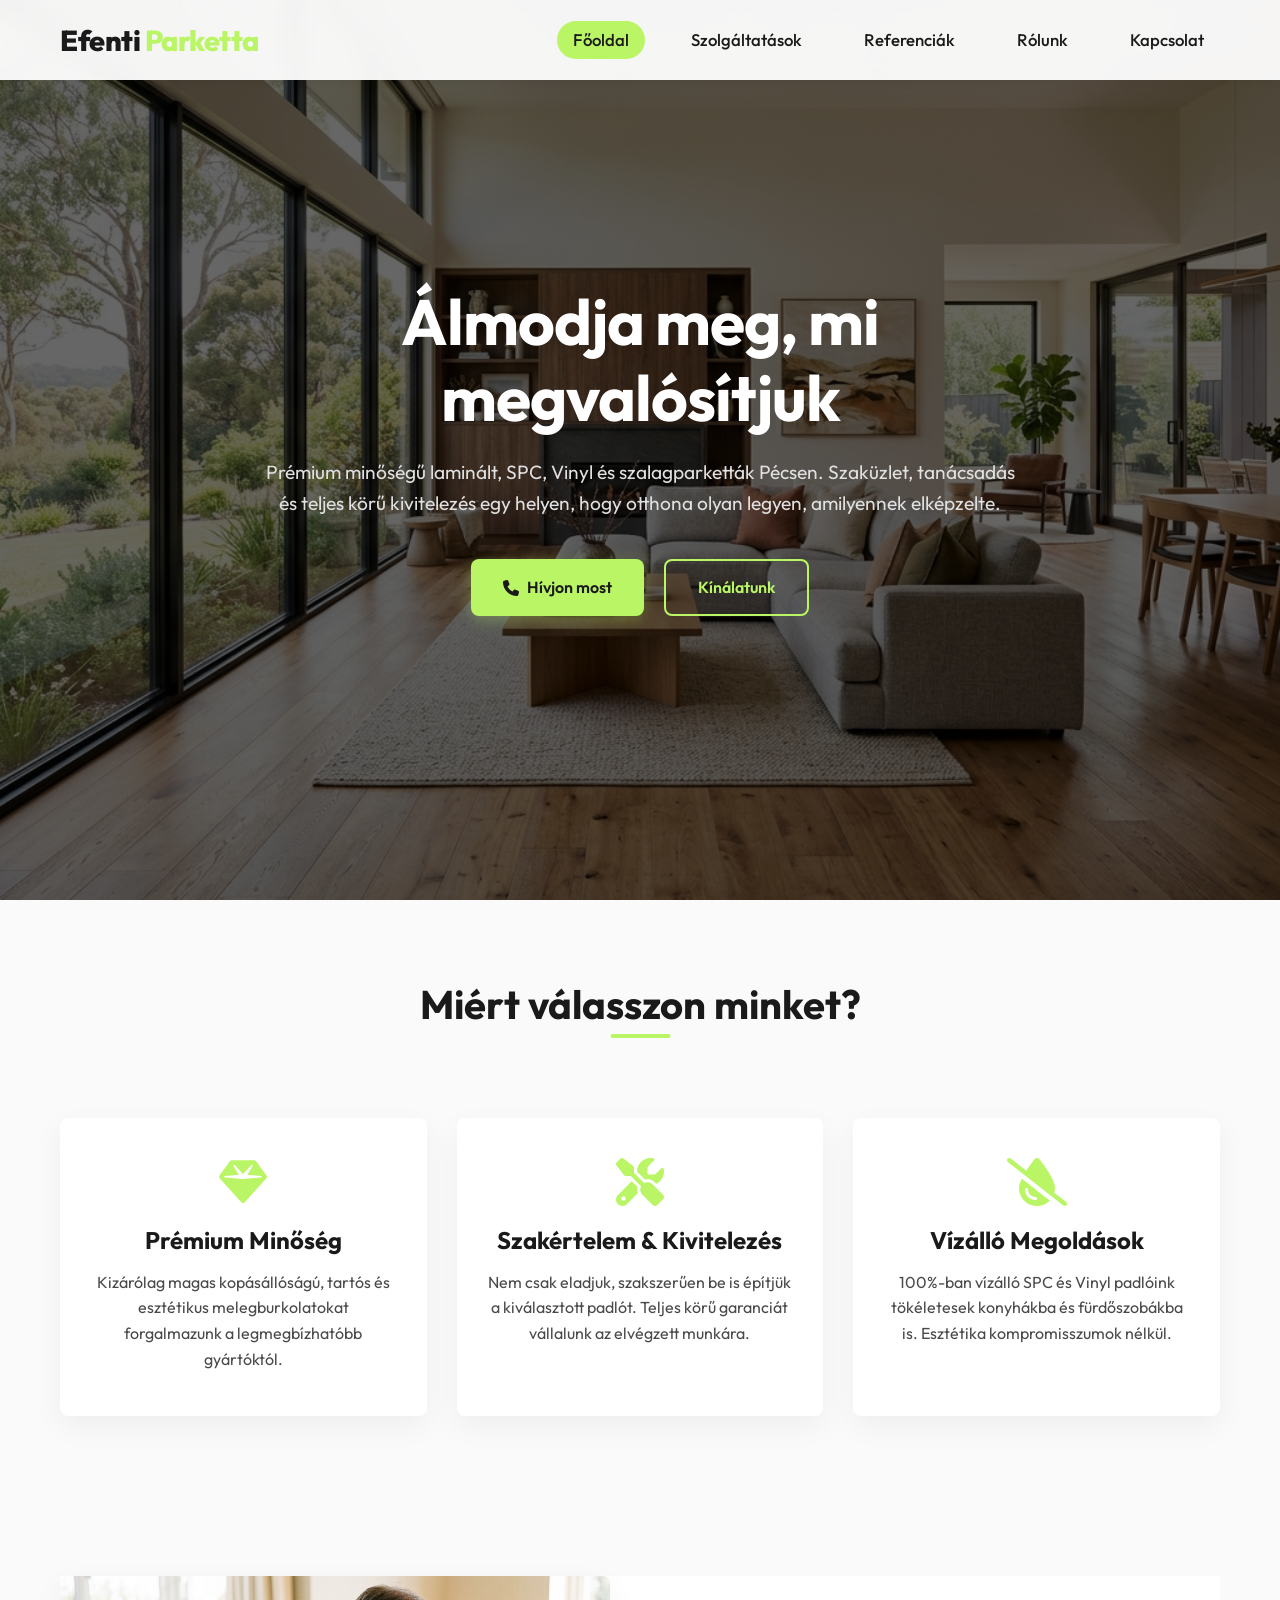
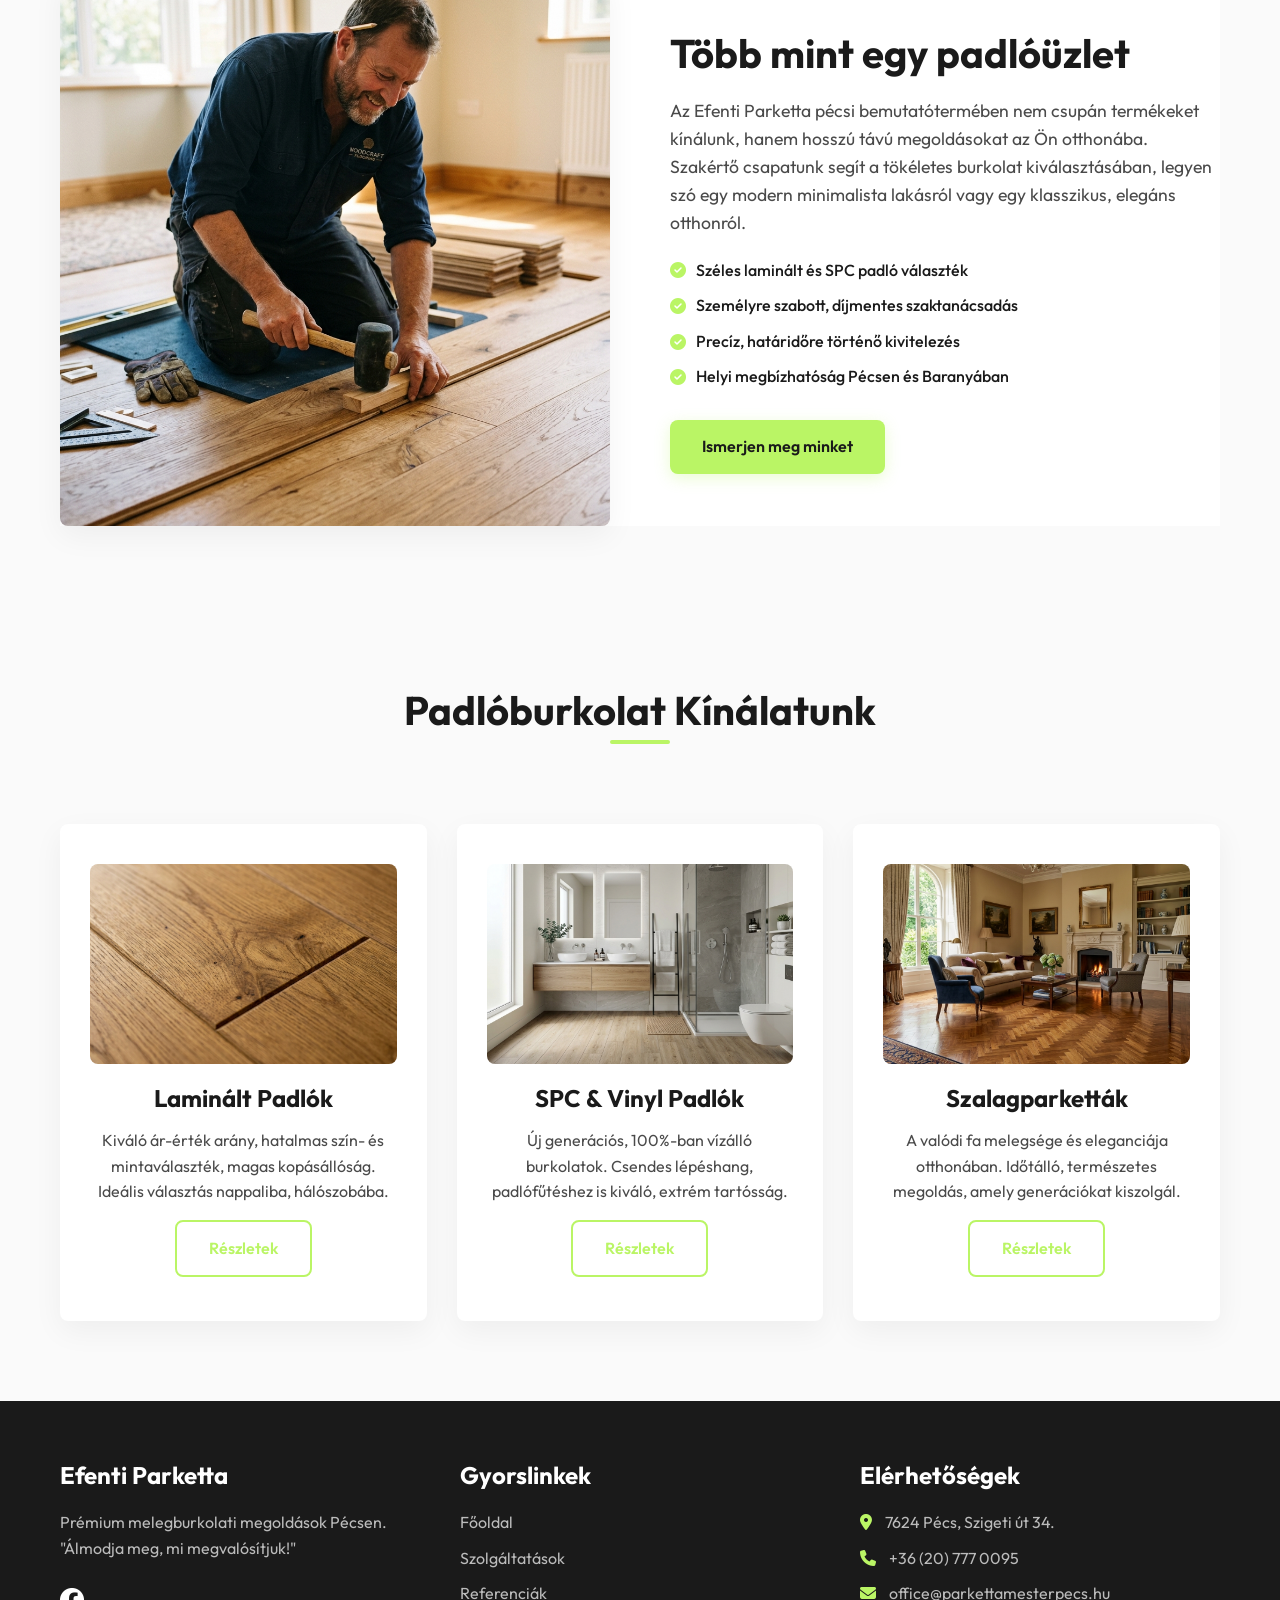
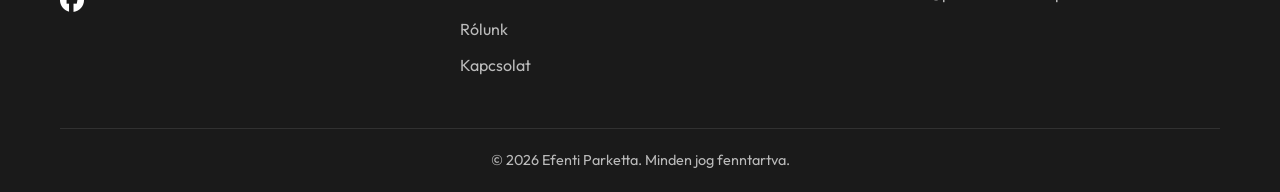
==== index.html @ 0abd13f0 "Add files via upload" ====
<!DOCTYPE html>
<html lang="hu">
<head>
    <meta charset="UTF-8">
    <meta name="viewport" content="width=device-width, initial-scale=1.0">
    <meta name="description" content="Efenti Parketta - Prémium melegburkolatok, laminált padlók, SPC és Vinyl padlók Pécsen. Szaktanácsadás, értékesítés és professzionális kivitelezés.">
    <title>Efenti Parketta | Prémium Padlóburkolatok Pécsen</title>
    
    <!-- FontAwesome -->
    <link rel="stylesheet" href="https://cdnjs.cloudflare.com/ajax/libs/font-awesome/6.4.0/css/all.min.css">
    
    <!-- Custom CSS -->
    <link rel="stylesheet" href="css/styles.css">
</head>
<body>

    <!-- Header -->
    <header class="header">
        <div class="container">
            <a href="index.html" class="logo">Efenti <span>Parketta</span></a>
            
            <nav class="nav-links">
                <a href="index.html" class="active">Főoldal</a>
                <a href="services.html">Szolgáltatások</a>
                <a href="portfolio.html">Referenciák</a>
                <a href="about.html">Rólunk</a>
                <a href="contact.html">Kapcsolat</a>
            </nav>
            
            <button class="mobile-menu-btn" aria-label="Toggle Menu">
                <i class="fas fa-bars"></i>
            </button>
        </div>
    </header>

    <!-- Hero Section -->
    <section class="hero">
        <div class="container hero-content">
            <h1>Álmodja meg, mi megvalósítjuk</h1>
            <p>Prémium minőségű laminált, SPC, Vinyl és szalagparketták Pécsen. Szaküzlet, tanácsadás és teljes körű kivitelezés egy helyen, hogy otthona olyan legyen, amilyennek elképzelte.</p>
            <div class="hero-btns">
                <a href="contact.html" class="btn btn-primary"><i class="fas fa-phone"></i> Hívjon most</a>
                <a href="services.html" class="btn btn-outline">Kínálatunk</a>
            </div>
        </div>
    </section>

    <!-- Quick Features -->
    <section class="section" style="background-color: var(--bg-color);">
        <div class="container">
            <h2 class="section-title">Miért válasszon minket?</h2>
            
            <div class="features-grid">
                <div class="feature-card">
                    <i class="fas fa-gem feature-icon"></i>
                    <h3>Prémium Minőség</h3>
                    <p>Kizárólag magas kopásállóságú, tartós és esztétikus melegburkolatokat forgalmazunk a legmegbízhatóbb gyártóktól.</p>
                </div>
                
                <div class="feature-card">
                    <i class="fas fa-tools feature-icon"></i>
                    <h3>Szakértelem & Kivitelezés</h3>
                    <p>Nem csak eladjuk, szakszerűen be is építjük a kiválasztott padlót. Teljes körű garanciát vállalunk az elvégzett munkára.</p>
                </div>
                
                <div class="feature-card">
                    <i class="fas fa-tint-slash feature-icon"></i>
                    <h3>Vízálló Megoldások</h3>
                    <p>100%-ban vízálló SPC és Vinyl padlóink tökéletesek konyhákba és fürdőszobákba is. Esztétika kompromisszumok nélkül.</p>
                </div>
            </div>
        </div>
    </section>

    <!-- Quick About -->
    <section class="section">
        <div class="container">
            <div class="about-preview">
                <div class="about-img">
                    <img src="images/about_img.png" alt="Padlóburkolás Pécs">
                </div>
                
                <div class="about-text">
                    <h2>Több mint egy padlóüzlet</h2>
                    <p>Az Efenti Parketta pécsi bemutatótermében nem csupán termékeket kínálunk, hanem hosszú távú megoldásokat az Ön otthonába. Szakértő csapatunk segít a tökéletes burkolat kiválasztásában, legyen szó egy modern minimalista lakásról vagy egy klasszikus, elegáns otthonról.</p>
                    
                    <ul class="check-list">
                        <li><i class="fas fa-check-circle"></i> Széles laminált és SPC padló választék</li>
                        <li><i class="fas fa-check-circle"></i> Személyre szabott, díjmentes szaktanácsadás</li>
                        <li><i class="fas fa-check-circle"></i> Precíz, határidőre történő kivitelezés</li>
                        <li><i class="fas fa-check-circle"></i> Helyi megbízhatóság Pécsen és Baranyában</li>
                    </ul>
                    
                    <a href="about.html" class="btn btn-primary">Ismerjen meg minket</a>
                </div>
            </div>
        </div>
    </section>

    <!-- Services Preview -->
    <section class="section" style="background-color: var(--bg-color);">
        <div class="container text-center">
            <h2 class="section-title">Padlóburkolat Kínálatunk</h2>
            
            <div class="features-grid">
                <div class="feature-card">
                    <img src="images/laminate.png" alt="Laminált padló" style="width:100%; height:200px; object-fit:cover; border-radius: 8px; margin-bottom: 20px;">
                    <h3>Laminált Padlók</h3>
                    <p>Kiváló ár-érték arány, hatalmas szín- és mintaválaszték, magas kopásállóság. Ideális választás nappaliba, hálószobába.</p>
                    <a href="services.html" class="btn btn-outline" style="margin-top: 15px;">Részletek</a>
                </div>
                
                <div class="feature-card">
                    <img src="images/spc_vinyl.png" alt="SPC Vinyl padló" style="width:100%; height:200px; object-fit:cover; border-radius: 8px; margin-bottom: 20px;">
                    <h3>SPC & Vinyl Padlók</h3>
                    <p>Új generációs, 100%-ban vízálló burkolatok. Csendes lépéshang, padlófűtéshez is kiváló, extrém tartósság.</p>
                    <a href="services.html" class="btn btn-outline" style="margin-top: 15px;">Részletek</a>
                </div>
                
                <div class="feature-card">
                    <img src="images/parquet.png" alt="Szalagparketta" style="width:100%; height:200px; object-fit:cover; border-radius: 8px; margin-bottom: 20px;">
                    <h3>Szalagparketták</h3>
                    <p>A valódi fa melegsége és eleganciája otthonában. Időtálló, természetes megoldás, amely generációkat kiszolgál.</p>
                    <a href="services.html" class="btn btn-outline" style="margin-top: 15px;">Részletek</a>
                </div>
            </div>
        </div>
    </section>

    <!-- Footer -->
    <footer class="footer">
        <div class="container">
            <div class="footer-grid">
                <div class="footer-col">
                    <h3>Efenti Parketta</h3>
                    <p>Prémium melegburkolati megoldások Pécsen. "Álmodja meg, mi megvalósítjuk!"</p>
                    <div style="margin-top: 20px;">
                        <a href="https://www.facebook.com/profile.php?id=100078625040683" target="_blank" style="font-size: 1.5rem; color: #fff; margin-right: 15px;"><i class="fab fa-facebook"></i></a>
                    </div>
                </div>
                
                <div class="footer-col">
                    <h3>Gyorslinkek</h3>
                    <ul class="footer-links">
                        <li><a href="index.html">Főoldal</a></li>
                        <li><a href="services.html">Szolgáltatások</a></li>
                        <li><a href="portfolio.html">Referenciák</a></li>
                        <li><a href="about.html">Rólunk</a></li>
                        <li><a href="contact.html">Kapcsolat</a></li>
                    </ul>
                </div>
                
                <div class="footer-col">
                    <h3>Elérhetőségek</h3>
                    <ul class="footer-links">
                        <li><i class="fas fa-map-marker-alt" style="margin-right: 10px; color: var(--primary-color);"></i> 7624 Pécs, Szigeti út 34.</li>
                        <li><i class="fas fa-phone" style="margin-right: 10px; color: var(--primary-color);"></i> <a href="tel:+36207770095">+36 (20) 777 0095</a></li>
                        <li><i class="fas fa-envelope" style="margin-right: 10px; color: var(--primary-color);"></i> <a href="mailto:office@parkettamesterpecs.hu">office@parkettamesterpecs.hu</a></li>
                    </ul>
                </div>
            </div>
            
            <div class="footer-bottom">
                <p>&copy; 2026 Efenti Parketta. Minden jog fenntartva.</p>
            </div>
        </div>
    </footer>

    <script src="js/main.js"></script>
</body>
</html>
---- css/styles.css ----
@import url('https://fonts.googleapis.com/css2?family=Outfit:wght@300;400;500;600;700;800&display=swap');

:root {
  --primary-color: #BAF565; /* Logo Green */
  --primary-hover: #A3DF4E; /* Darker Green */
  --secondary-color: #1A1A1A; /* Dark Text */
  --text-color: #4A4A4A; /* Soft Text */
  --bg-color: #FAFAFA;
  --white: #FFFFFF;
  --accent-color: #D4AF37; /* Premium Gold */
  
  --transition: all 0.3s ease-in-out;
  --box-shadow: 0 10px 30px rgba(0,0,0,0.05);
  --border-radius: 8px;
}

* {
  margin: 0;
  padding: 0;
  box-sizing: border-box;
}

body {
  font-family: 'Outfit', sans-serif;
  color: var(--text-color);
  background-color: var(--bg-color);
  line-height: 1.6;
  overflow-x: hidden;
}

h1, h2, h3, h4, h5, h6 {
  color: var(--secondary-color);
  font-weight: 700;
  line-height: 1.2;
}

a {
  text-decoration: none;
  color: inherit;
  transition: var(--transition);
}

ul {
  list-style: none;
}

img {
  max-width: 100%;
  height: auto;
  display: block;
}

/* Utilities */
.container {
  width: 100%;
  max-width: 1200px;
  margin: 0 auto;
  padding: 0 20px;
}

.section {
  padding: 80px 0;
}

.section-title {
  text-align: center;
  font-size: 2.5rem;
  margin-bottom: 50px;
  position: relative;
  display: inline-block;
  left: 50%;
  transform: translateX(-50%);
}

.section-title::after {
  content: '';
  position: absolute;
  bottom: -10px;
  left: 50%;
  transform: translateX(-50%);
  width: 60px;
  height: 4px;
  background-color: var(--primary-color);
  border-radius: 2px;
}

/* Buttons */
.btn {
  display: inline-flex;
  align-items: center;
  justify-content: center;
  padding: 14px 32px;
  font-size: 1rem;
  font-weight: 600;
  border-radius: var(--border-radius);
  cursor: pointer;
  transition: var(--transition);
  border: none;
  gap: 8px;
}

.btn-primary {
  background-color: var(--primary-color);
  color: var(--secondary-color);
  box-shadow: 0 4px 15px rgba(186, 245, 101, 0.3);
}

.btn-primary:hover {
  background-color: var(--primary-hover);
  transform: translateY(-2px);
  box-shadow: 0 6px 20px rgba(186, 245, 101, 0.4);
}

.btn-outline {
  background-color: transparent;
  color: var(--primary-color);
  border: 2px solid var(--primary-color);
}

.btn-outline:hover {
  background-color: var(--primary-color);
  color: var(--white);
}

/* Header */
.header {
  position: fixed;
  top: 0;
  left: 0;
  width: 100%;
  background-color: rgba(255, 255, 255, 0.95);
  backdrop-filter: blur(10px);
  z-index: 1000;
  box-shadow: 0 2px 10px rgba(0,0,0,0.05);
  transition: var(--transition);
}

.header .container {
  display: flex;
  justify-content: space-between;
  align-items: center;
  height: 80px;
}

.logo {
  font-size: 1.8rem;
  font-weight: 800;
  color: var(--secondary-color);
  letter-spacing: -0.5px;
}

.logo span {
  color: var(--primary-color);
}

.nav-links {
  display: flex;
  gap: 30px;
}

.nav-links a {
  font-weight: 500;
  font-size: 1.05rem;
  color: var(--secondary-color);
  position: relative;
  padding: 6px 16px;
  border-radius: 20px;
  transition: var(--transition);
  z-index: 1;
}

.nav-links a::before {
  content: '';
  position: absolute;
  top: 0;
  left: 0;
  width: 100%;
  height: 100%;
  background-color: var(--primary-color);
  border-radius: 20px;
  z-index: -1;
  transform: scale(0.8);
  opacity: 0;
  transition: var(--transition);
}

.nav-links a:hover::before,
.nav-links a.active::before {
  transform: scale(1);
  opacity: 1;
}

.nav-links a.active {
  color: var(--secondary-color);
}

.mobile-menu-btn {
  display: none;
  font-size: 1.5rem;
  color: var(--secondary-color);
  cursor: pointer;
  background: none;
  border: none;
}

/* Hero Section */
.hero {
  height: 100vh;
  min-height: 600px;
  display: flex;
  align-items: center;
  position: relative;
  margin-top: 0;
  background: linear-gradient(rgba(0,0,0,0.6), rgba(0,0,0,0.6)), url('../images/hero_bg.png') center/cover no-repeat;
  color: var(--white);
}

.hero-content {
  max-width: 800px;
  text-align: center;
  margin: 0 auto;
}

.hero h1 {
  font-size: 4rem;
  color: var(--white);
  margin-bottom: 20px;
  letter-spacing: -1px;
}

.hero p {
  font-size: 1.2rem;
  margin-bottom: 40px;
  color: #E0E0E0;
}

.hero-btns {
  display: flex;
  gap: 20px;
  justify-content: center;
}

/* Features/Services Preview */
.features-grid {
  display: grid;
  grid-template-columns: repeat(3, 1fr);
  gap: 30px;
  margin-top: 40px;
}

.feature-card {
  background: var(--white);
  border-radius: var(--border-radius);
  padding: 40px 30px;
  text-align: center;
  box-shadow: var(--box-shadow);
  transition: var(--transition);
  border-bottom: 4px solid transparent;
}

.feature-card:hover {
  transform: translateY(-10px);
  border-bottom-color: var(--primary-color);
}

.feature-icon {
  font-size: 3rem;
  color: var(--primary-color);
  margin-bottom: 20px;
}

.feature-card h3 {
  font-size: 1.5rem;
  margin-bottom: 15px;
}

/* About Preview */
.about-preview {
  display: flex;
  align-items: center;
  gap: 60px;
  background-color: var(--white);
}

.about-img {
  flex: 1;
  border-radius: var(--border-radius);
  overflow: hidden;
  box-shadow: var(--box-shadow);
}

.about-img img {
  width: 100%;
  height: 100%;
  object-fit: cover;
  transition: transform 0.5s ease;
}

.about-img:hover img {
  transform: scale(1.05);
}

.about-text {
  flex: 1;
}

.about-text h2 {
  font-size: 2.5rem;
  margin-bottom: 20px;
}

.about-text p {
  margin-bottom: 20px;
  font-size: 1.1rem;
}

.check-list {
  margin-bottom: 30px;
}

.check-list li {
  margin-bottom: 10px;
  display: flex;
  align-items: center;
  gap: 10px;
  font-weight: 500;
  color: var(--secondary-color);
}

.check-list i {
  color: var(--primary-color);
}

/* Service Detail Cards (for services.html) */
.service-details {
  display: flex;
  flex-direction: column;
  gap: 60px;
  margin-top: 40px;
}

.service-row {
  display: flex;
  align-items: center;
  gap: 50px;
}

.service-row:nth-child(even) {
  flex-direction: row-reverse;
}

.service-image {
  flex: 1;
  border-radius: var(--border-radius);
  overflow: hidden;
  box-shadow: var(--box-shadow);
}

.service-image img {
  width: 100%;
  aspect-ratio: 4/3;
  object-fit: cover;
}

.service-info {
  flex: 1;
}

.service-info h2 {
  font-size: 2rem;
  margin-bottom: 20px;
  color: var(--primary-color);
}

/* Portfolio Grid */
.portfolio-grid {
  display: grid;
  grid-template-columns: repeat(auto-fill, minmax(350px, 1fr));
  gap: 30px;
}

.portfolio-item {
  border-radius: var(--border-radius);
  overflow: hidden;
  position: relative;
  box-shadow: var(--box-shadow);
  aspect-ratio: 4/3;
}

.portfolio-item img {
  width: 100%;
  height: 100%;
  object-fit: cover;
  transition: transform 0.5s ease;
}

.portfolio-overlay {
  position: absolute;
  top: 0;
  left: 0;
  width: 100%;
  height: 100%;
  background: rgba(26, 26, 26, 0.85);
  display: flex;
  flex-direction: column;
  justify-content: center;
  align-items: center;
  opacity: 0;
  transition: var(--transition);
  color: var(--white);
}

.portfolio-item:hover .portfolio-overlay {
  opacity: 1;
}

.portfolio-item:hover img {
  transform: scale(1.1);
}

.portfolio-overlay h3 {
  color: var(--white);
  font-size: 1.5rem;
  transform: translateY(20px);
  transition: var(--transition);
}

.portfolio-item:hover .portfolio-overlay h3 {
  transform: translateY(0);
}

/* Contact Section */
.contact-wrapper {
  display: flex;
  gap: 50px;
  background: var(--white);
  border-radius: var(--border-radius);
  box-shadow: var(--box-shadow);
  overflow: hidden;
}

.contact-info-box {
  flex: 1;
  background: var(--primary-color);
  color: var(--white);
  padding: 50px;
}

.contact-info-box h2 {
  color: var(--white);
  margin-bottom: 30px;
}

.info-item {
  display: flex;
  align-items: flex-start;
  gap: 15px;
  margin-bottom: 25px;
}

.info-item i {
  font-size: 1.5rem;
  margin-top: 5px;
}

.info-item h4 {
  color: var(--white);
  margin-bottom: 5px;
}

.contact-form-box {
  flex: 1.5;
  padding: 50px;
}

.form-group {
  margin-bottom: 20px;
}

.form-group label {
  display: block;
  margin-bottom: 8px;
  font-weight: 500;
  color: var(--secondary-color);
}

.form-control {
  width: 100%;
  padding: 12px 15px;
  border: 1px solid #ddd;
  border-radius: 6px;
  font-family: inherit;
  font-size: 1rem;
  transition: var(--transition);
}

.form-control:focus {
  outline: none;
  border-color: var(--primary-color);
  box-shadow: 0 0 0 3px rgba(186, 245, 101, 0.3);
}

textarea.form-control {
  resize: vertical;
  min-height: 120px;
}

/* Map */
.map-container {
  height: 400px;
  width: 100%;
  margin-top: 50px;
}

.map-container iframe {
  width: 100%;
  height: 100%;
  border: 0;
  border-radius: var(--border-radius);
}

/* Footer */
.footer {
  background-color: var(--secondary-color);
  color: #bbb;
  padding: 60px 0 20px;
}

.footer-grid {
  display: grid;
  grid-template-columns: repeat(3, 1fr);
  gap: 40px;
  margin-bottom: 40px;
}

.footer-col h3 {
  color: var(--white);
  margin-bottom: 20px;
  font-size: 1.5rem;
}

.footer-col p {
  margin-bottom: 15px;
}

.footer-links li {
  margin-bottom: 10px;
}

.footer-links a:hover {
  color: var(--primary-color);
  padding-left: 5px;
}

.footer-bottom {
  text-align: center;
  padding-top: 20px;
  border-top: 1px solid rgba(255,255,255,0.1);
  font-size: 0.9rem;
}

/* Page Header (for inner pages) */
.page-header {
  height: 300px;
  background: linear-gradient(rgba(0,0,0,0.7), rgba(0,0,0,0.7)), url('../images/laminate.png') center/cover no-repeat;
  display: flex;
  align-items: center;
  justify-content: center;
  text-align: center;
  margin-top: 80px;
}

.page-header h1 {
  color: var(--white);
  font-size: 3rem;
}

/* Responsive Design */
@media (max-width: 992px) {
  .features-grid, .footer-grid {
    grid-template-columns: repeat(2, 1fr);
  }
  
  .about-preview, .contact-wrapper {
    flex-direction: column;
  }
  
  .service-row, .service-row:nth-child(even) {
    flex-direction: column;
  }
}

@media (max-width: 768px) {
  .nav-links {
    position: fixed;
    top: 80px;
    left: -100%;
    width: 100%;
    height: calc(100vh - 80px);
    background: var(--white);
    flex-direction: column;
    align-items: center;
    justify-content: center;
    transition: var(--transition);
  }
  
  .nav-links.active {
    left: 0;
  }
  
  .mobile-menu-btn {
    display: block;
  }
  
  .hero h1 {
    font-size: 2.5rem;
  }
  
  .features-grid, .footer-grid {
    grid-template-columns: 1fr;
  }
  
  .hero-btns {
    flex-direction: column;
  }
}
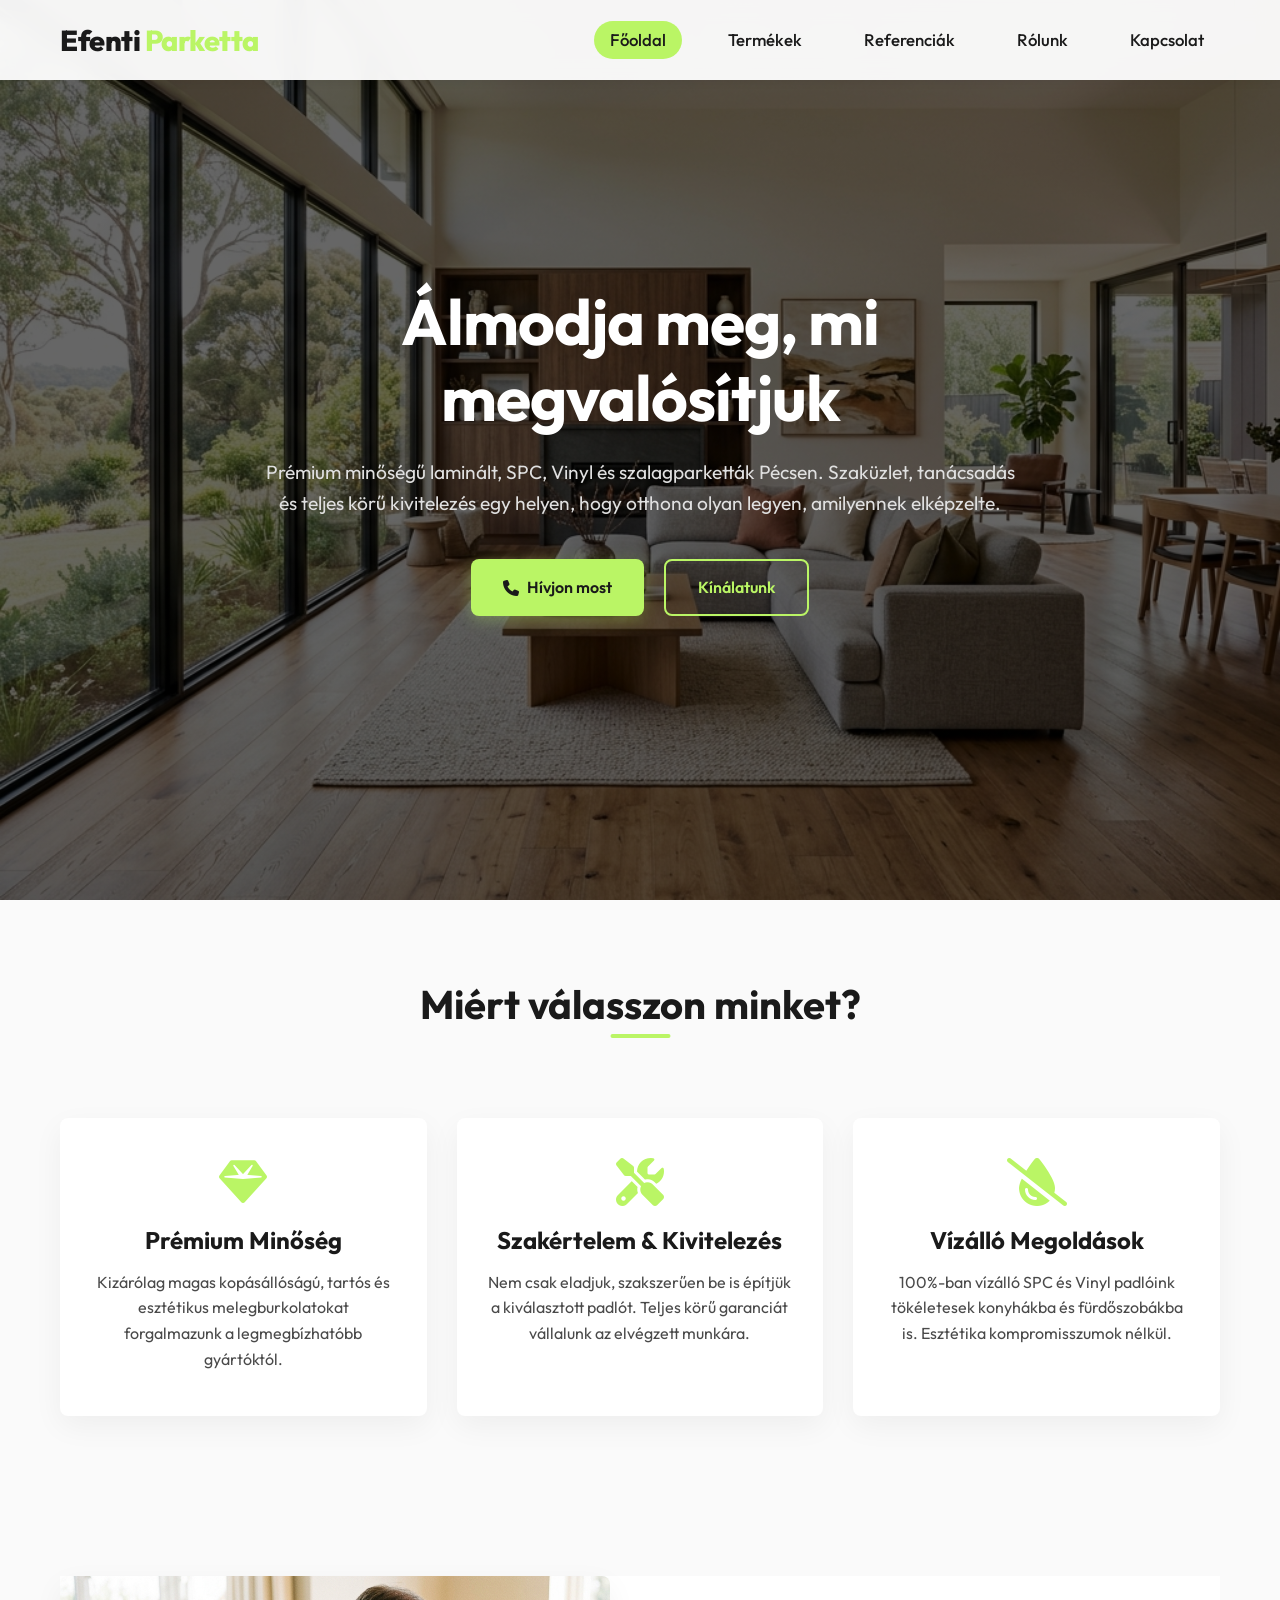
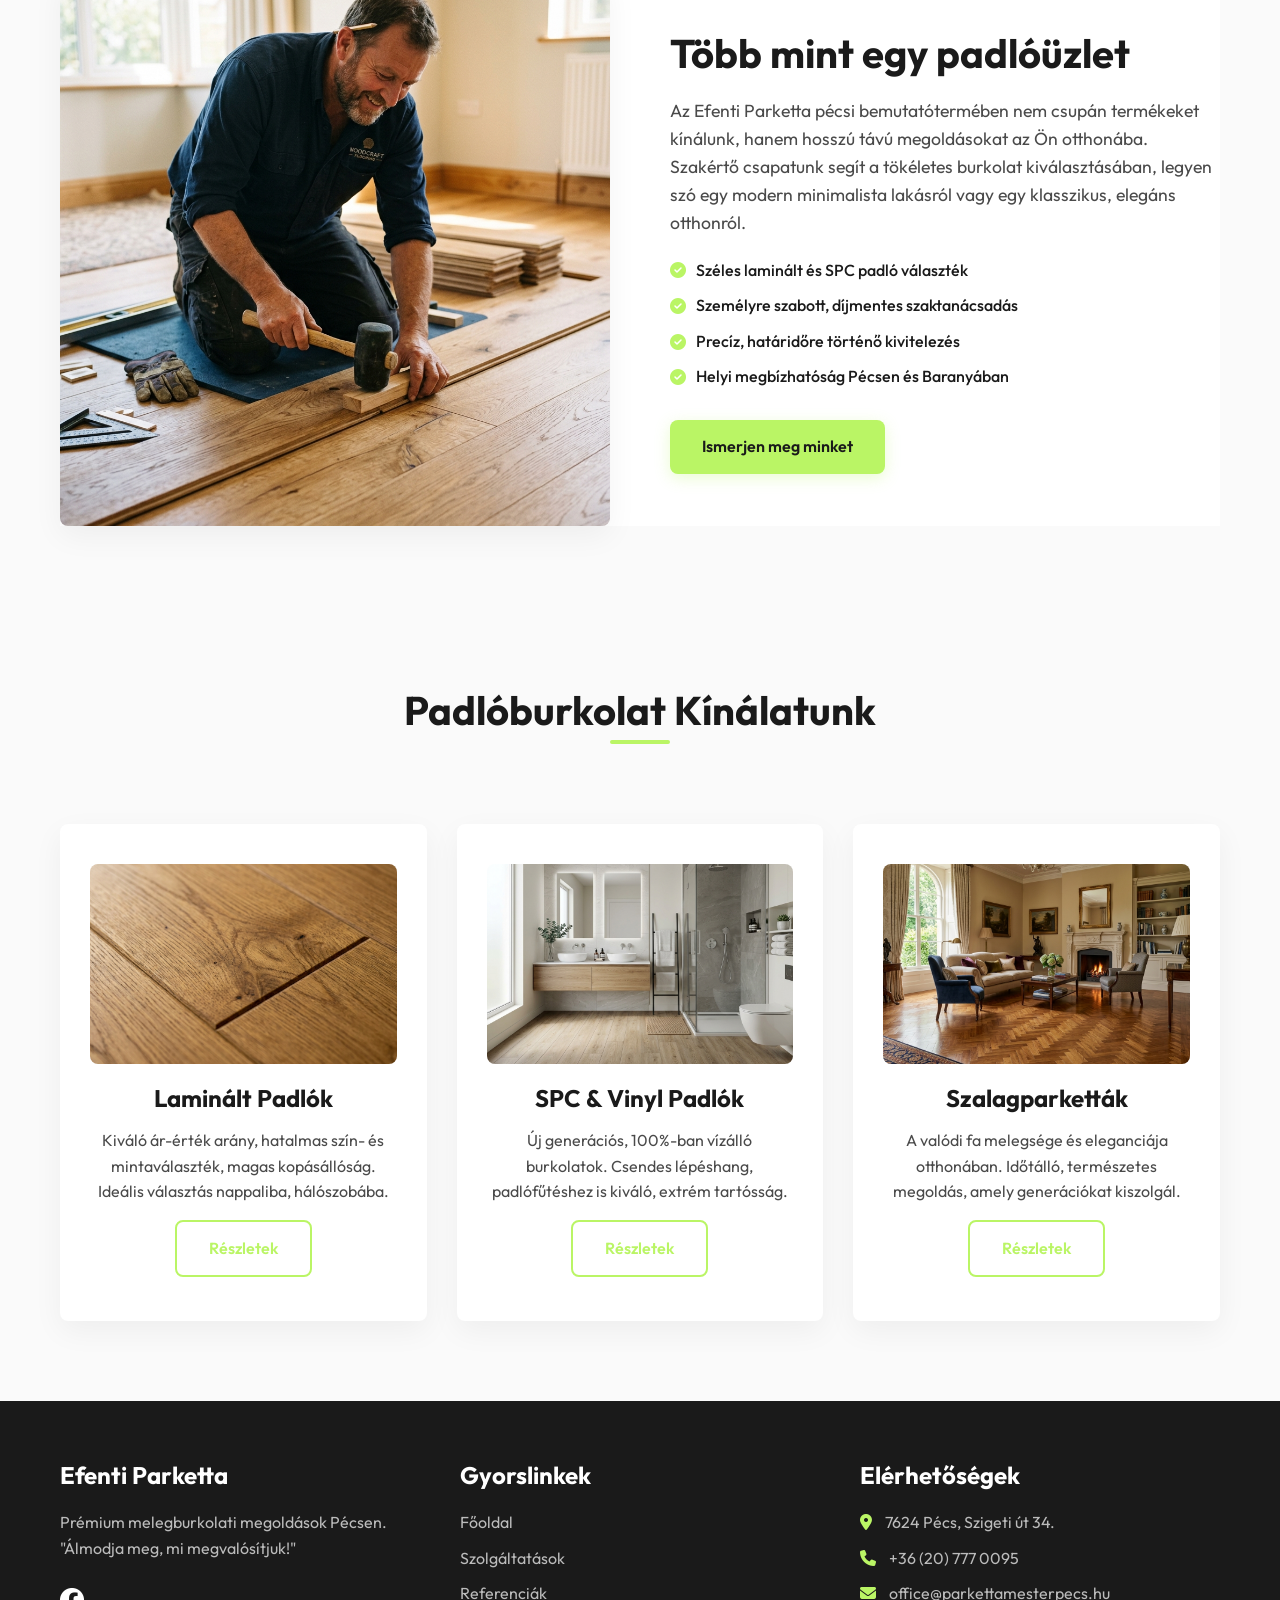
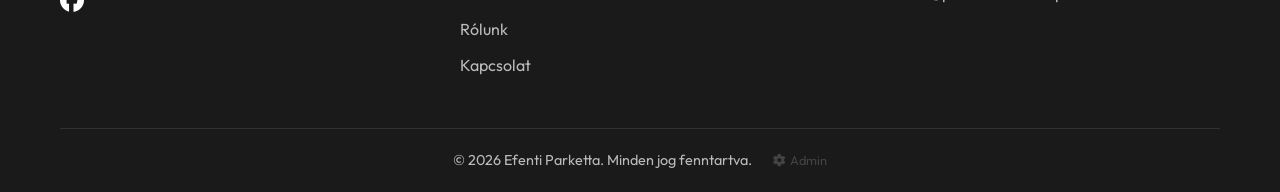
==== commit 4cb28c2d: "Add files via upload" ====
--- a/index.html
+++ b/index.html
@@ -21,7 +21,7 @@
             
             <nav class="nav-links">
                 <a href="index.html" class="active">Főoldal</a>
-                <a href="services.html">Szolgáltatások</a>
+                <a href="termekek.html">Termékek</a>
                 <a href="portfolio.html">Referenciák</a>
                 <a href="about.html">Rólunk</a>
                 <a href="contact.html">Kapcsolat</a>
@@ -40,7 +40,7 @@
             <p>Prémium minőségű laminált, SPC, Vinyl és szalagparketták Pécsen. Szaküzlet, tanácsadás és teljes körű kivitelezés egy helyen, hogy otthona olyan legyen, amilyennek elképzelte.</p>
             <div class="hero-btns">
                 <a href="contact.html" class="btn btn-primary"><i class="fas fa-phone"></i> Hívjon most</a>
-                <a href="services.html" class="btn btn-outline">Kínálatunk</a>
+                <a href="termekek.html" class="btn btn-outline">Kínálatunk</a>
             </div>
         </div>
     </section>
@@ -161,7 +161,7 @@
             </div>
             
             <div class="footer-bottom">
-                <p>&copy; 2026 Efenti Parketta. Minden jog fenntartva.</p>
+                <p>&copy; 2026 Efenti Parketta. Minden jog fenntartva. <a href="admin.html" style="color:rgba(255,255,255,0.18);font-size:0.8rem;margin-left:18px;transition:color .2s" onmouseover="this.style.color='rgba(255,255,255,0.5)'" onmouseout="this.style.color='rgba(255,255,255,0.18)'"><i class="fas fa-cog" style="margin-right:4px"></i>Admin</a></p>
             </div>
         </div>
     </footer>
